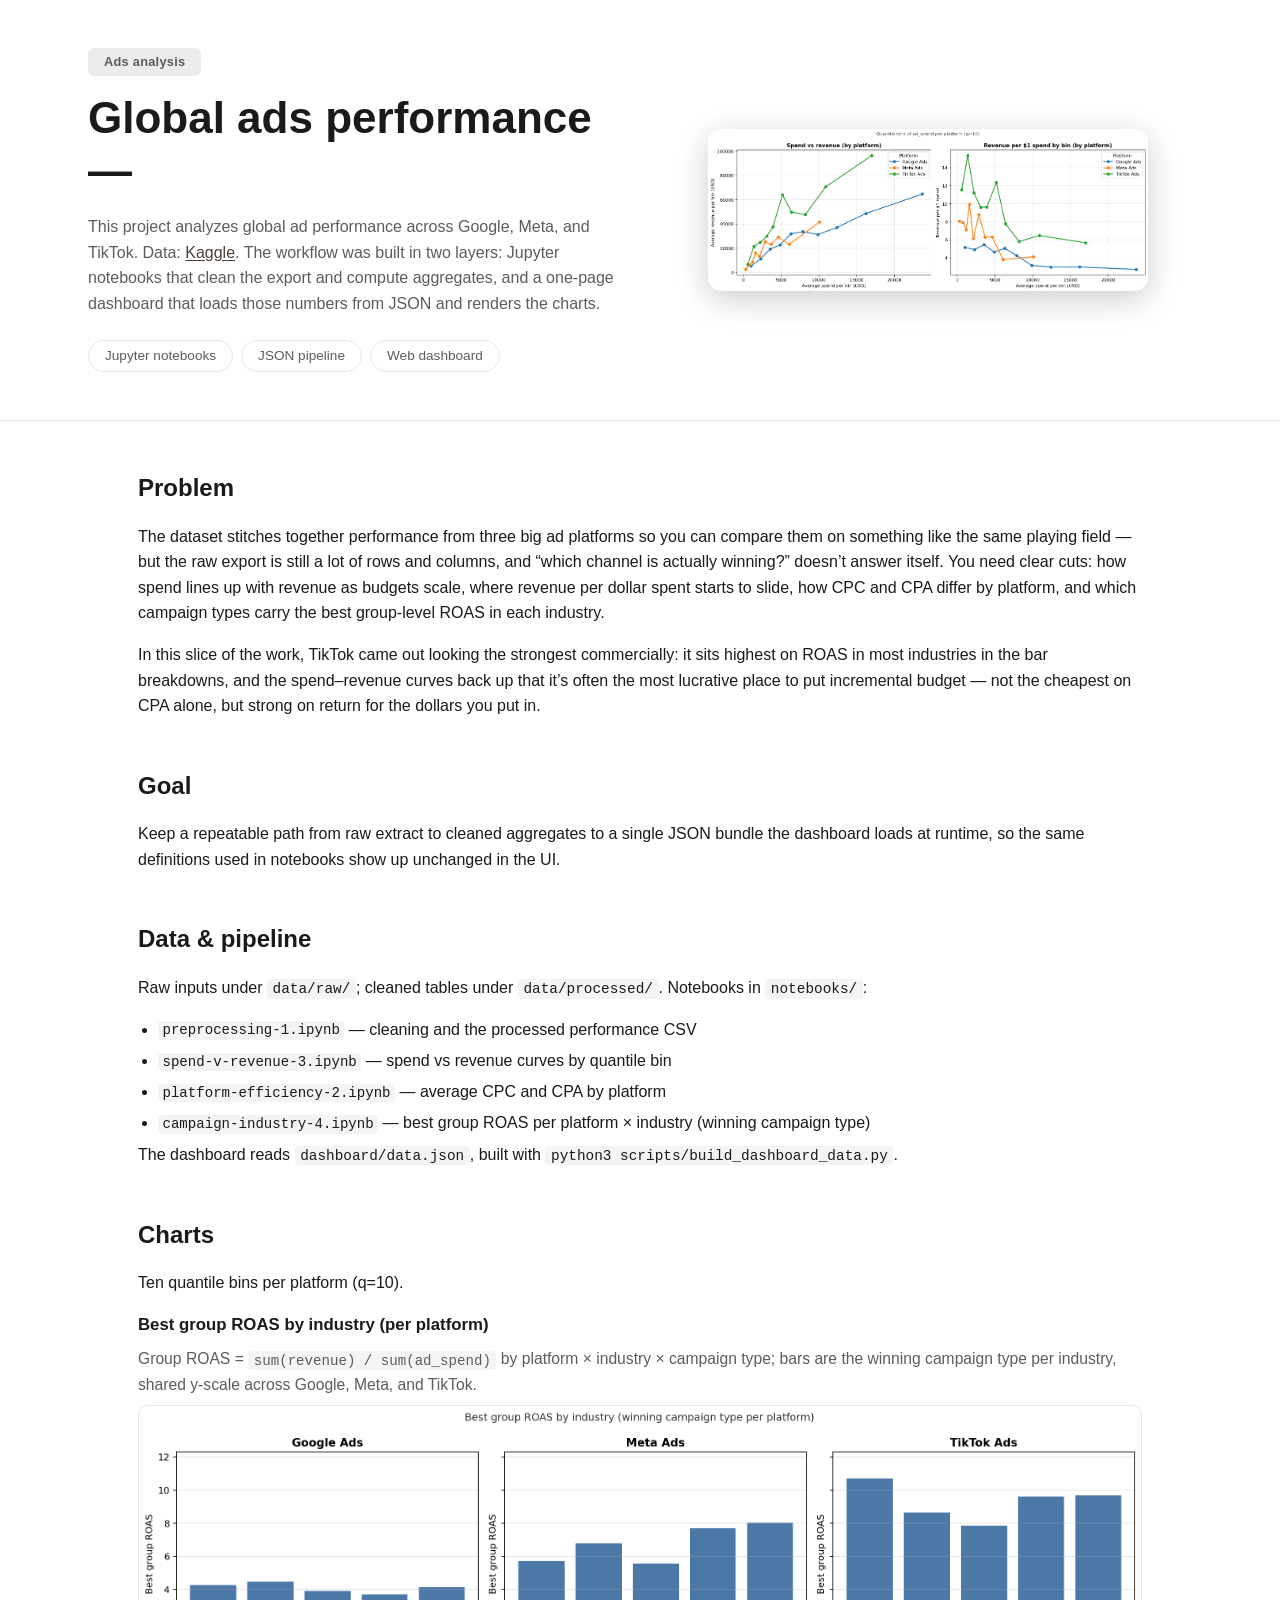
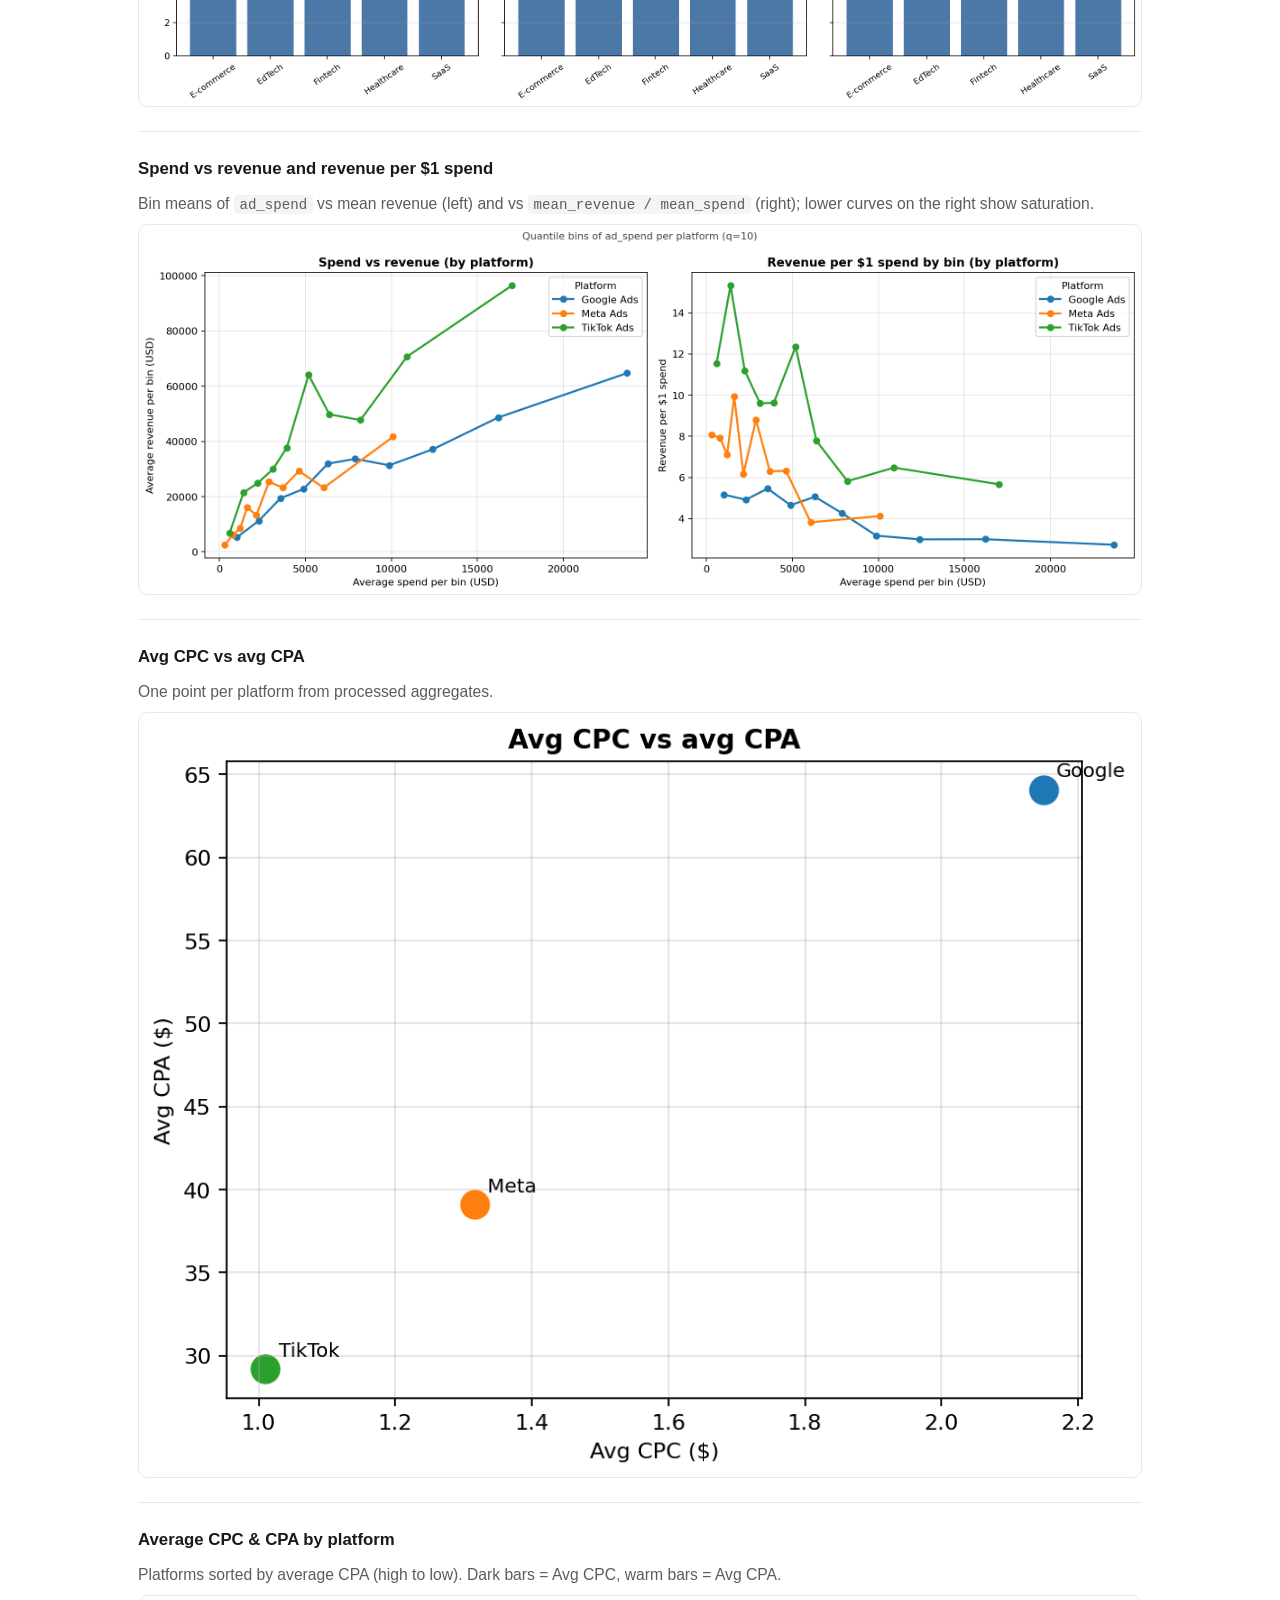
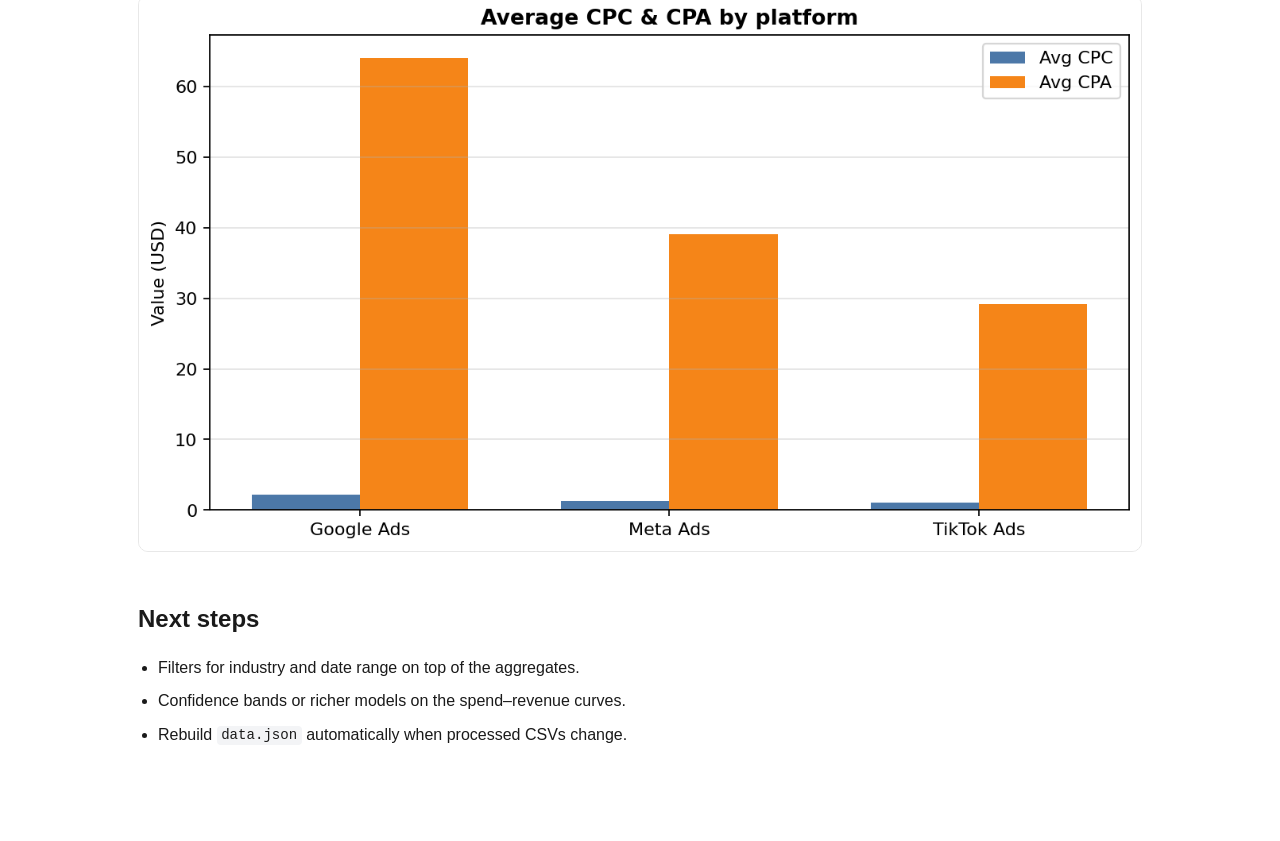
==== case-studies/ads-analysis/index.html @ c27e8e7c "Initial commit" ====
<!DOCTYPE html>
<html lang="en">
<head>
  <meta charset="UTF-8">
  <meta name="viewport" content="width=device-width, initial-scale=1.0">
  <title>Case Study — Global ads performance</title>
  <link rel="stylesheet" href="styles.css">
</head>
<body>
  <header class="hero">
    <div class="hero__inner">
      <div class="hero__content">
        <span class="hero__badge">Ads analysis</span>
        <h1 class="hero__title">
          <span class="hero__title-line">Global ads performance —</span>
        </h1>
        <p class="hero__description">
          This project analyzes global ad performance across Google, Meta, and TikTok.
          Data:
          <a class="hero__link" href="https://www.kaggle.com/datasets/nudratabbas/global-ads-performance-google-meta-tiktok" target="_blank" rel="noopener noreferrer">Kaggle</a>.
          The workflow was built in two
          layers: Jupyter notebooks that clean the export and compute aggregates, and a one-page dashboard that loads
          those numbers from JSON and renders the charts.
        </p>
        <div class="hero__tags">
          <span class="hero__tag">Jupyter notebooks</span>
          <span class="hero__tag">JSON pipeline</span>
          <span class="hero__tag">Web dashboard</span>
        </div>
      </div>
      <div class="hero__visual">
        <div class="hero__image-wrapper">
          <img src="assets/chart_spend_revenue_bins.png" width="1400" height="520" alt="Spend vs revenue and revenue per dollar by spend bin, by platform">
        </div>
      </div>
    </div>
  </header>

  <article class="case-study">

    <section class="case-study__section" id="problem">
      <h2 class="section__title">Problem</h2>
      <div class="section__content">
        <p>
          The dataset stitches together performance from three big ad platforms so you can compare them on something
          like the same playing field — but the raw export is still a lot of rows and columns, and “which channel is
          actually winning?” doesn’t answer itself. You need clear cuts: how spend lines up with revenue as budgets scale,
          where revenue per dollar spent starts to slide, how CPC and CPA differ by platform, and which campaign types
          carry the best group-level ROAS in each industry.
        </p>
        <p>
          In this slice of the work, TikTok came out looking the strongest commercially: it sits highest on ROAS in most
          industries in the bar breakdowns, and the spend–revenue curves back up that it’s often the most lucrative place
          to put incremental budget — not the cheapest on CPA alone, but strong on return for the dollars you put in.
        </p>
      </div>
    </section>

    <section class="case-study__section" id="goal">
      <h2 class="section__title">Goal</h2>
      <div class="section__content">
        <p>
          Keep a repeatable path from raw extract to cleaned aggregates to a single JSON bundle the dashboard loads at
          runtime, so the same definitions used in notebooks show up unchanged in the UI.
        </p>
      </div>
    </section>

    <section class="case-study__section" id="data-and-pipeline">
      <h2 class="section__title">Data &amp; pipeline</h2>
      <div class="section__content">
        <p>
          Raw inputs under <code>data/raw/</code>; cleaned tables under <code>data/processed/</code>. Notebooks in
          <code>notebooks/</code>:
        </p>
        <ul class="notebook-list">
          <li><code>preprocessing-1.ipynb</code> — cleaning and the processed performance CSV</li>
          <li><code>spend-v-revenue-3.ipynb</code> — spend vs revenue curves by quantile bin</li>
          <li><code>platform-efficiency-2.ipynb</code> — average CPC and CPA by platform</li>
          <li><code>campaign-industry-4.ipynb</code> — best group ROAS per platform × industry (winning campaign type)</li>
        </ul>
        <p>
          The dashboard reads <code>dashboard/data.json</code>, built with <code>python3 scripts/build_dashboard_data.py</code>.
        </p>
      </div>
    </section>

    <section class="case-study__section" id="charts">
      <h2 class="section__title">Charts</h2>
      <div class="section__content">
        <p>Ten quantile bins per platform (q=10).</p>

        <div class="chart-block">
          <h3>Best group ROAS by industry (per platform)</h3>
          <p>
            Group ROAS = <code>sum(revenue) / sum(ad_spend)</code> by platform × industry × campaign type; bars are the
            winning campaign type per industry, shared y-scale across Google, Meta, and TikTok.
          </p>
          <img src="assets/chart_roas_by_platform.png" width="1500" height="450" alt="Bar charts: best group ROAS by industry for Google, Meta, and TikTok">
        </div>

        <div class="chart-block">
          <h3>Spend vs revenue and revenue per $1 spend</h3>
          <p>
            Bin means of <code>ad_spend</code> vs mean revenue (left) and vs <code>mean_revenue / mean_spend</code> (right);
            lower curves on the right show saturation.
          </p>
          <img src="assets/chart_spend_revenue_bins.png" width="1400" height="520" alt="Line charts: spend vs revenue and revenue per dollar by bin for each platform">
        </div>

        <div class="chart-block">
          <h3>Avg CPC vs avg CPA</h3>
          <p>One point per platform from processed aggregates.</p>
          <img src="assets/chart_cpc_cpa_scatter.png" width="650" height="500" alt="Scatter of average CPC vs average CPA by platform">
        </div>

        <div class="chart-block">
          <h3>Average CPC &amp; CPA by platform</h3>
          <p>Platforms sorted by average CPA (high to low). Dark bars = Avg CPC, warm bars = Avg CPA.</p>
          <img src="assets/chart_cpc_cpa_bars.png" width="800" height="450" alt="Grouped bars: average CPC and CPA by platform">
        </div>
      </div>
    </section>

    <section class="case-study__section" id="next-steps">
      <h2 class="section__title">Next steps</h2>
      <div class="section__content">
        <ul class="next-steps-list">
          <li>Filters for industry and date range on top of the aggregates.</li>
          <li>Confidence bands or richer models on the spend–revenue curves.</li>
          <li>Rebuild <code>data.json</code> automatically when processed CSVs change.</li>
        </ul>
      </div>
    </section>

  </article>
</body>
</html>
---- case-studies/ads-analysis/styles.css ----
/* Case study — Global ads performance dashboard */

:root {
  --color-bg: #ffffff;
  --color-surface: #ffffff;
  --color-text: #1a1a1a;
  --color-text-muted: #5c5c5c;
  --color-accent: #1a1a1a;
  --color-accent-light: #f2f2f2;
  --color-border: #e8e8e8;
  --color-hero-bg: #ffffff;
  --color-hero-badge: #ececec;
  --color-hero-gradient: linear-gradient(180deg, #f5f5f5 0%, #ebebeb 100%);
  --font: -apple-system, BlinkMacSystemFont, "SF Pro Text", "Helvetica Neue", Helvetica, Arial, sans-serif;
  --space-xs: 0.25rem;
  --space-sm: 0.5rem;
  --space-md: 1rem;
  --space-lg: 1.5rem;
  --space-xl: 2rem;
  --space-2xl: 3rem;
  --radius-sm: 6px;
  --radius-md: 10px;
  --radius-lg: 14px;
}

*,
*::before,
*::after {
  box-sizing: border-box;
}

body {
  margin: 0;
  min-height: 100vh;
  font-family: var(--font);
  font-size: 1rem;
  line-height: 1.6;
  color: var(--color-text);
  background: var(--color-bg);
}

.hero {
  background: var(--color-hero-bg);
  color: var(--color-text);
  border-bottom: 1px solid var(--color-border);
}

.hero__inner {
  max-width: min(1200px, 95vw);
  margin: 0 auto;
  padding: clamp(var(--space-xl), 5vw, var(--space-2xl));
  display: grid;
  grid-template-columns: 1fr 1fr;
  gap: var(--space-2xl);
  align-items: center;
}

.hero__badge {
  display: inline-block;
  padding: var(--space-xs) var(--space-md);
  background: var(--color-hero-badge);
  color: var(--color-text-muted);
  border-radius: var(--radius-sm);
  font-size: 0.8rem;
  font-weight: 600;
  letter-spacing: 0.02em;
  margin-bottom: var(--space-md);
}

.hero__title {
  font-family: var(--font);
  font-size: clamp(1.75rem, 3.5vw, 2.75rem);
  font-weight: 600;
  line-height: 1.2;
  margin: 0 0 var(--space-md);
}

.hero__title-line {
  display: block;
}

.hero__description {
  font-size: 1rem;
  line-height: 1.6;
  color: var(--color-text-muted);
  margin: 0 0 var(--space-lg);
  max-width: min(40rem, 100%);
}

.hero__tags {
  display: flex;
  flex-wrap: wrap;
  gap: var(--space-sm);
}

.hero__tag {
  padding: var(--space-xs) var(--space-md);
  border: 1px solid var(--color-border);
  border-radius: 999px;
  font-size: 0.85rem;
  color: var(--color-text-muted);
}

.hero__description a.hero__link {
  color: #4a4038;
  font-weight: 500;
  text-decoration: underline;
  text-underline-offset: 0.15em;
}

.hero__description a.hero__link:hover {
  color: #2d2620;
}

.hero__visual {
  display: flex;
  justify-content: center;
  align-items: center;
}

.hero__image-wrapper {
  width: 100%;
  max-width: 440px;
  border-radius: var(--radius-lg);
  overflow: hidden;
  background: #fff;
  box-shadow: 0 8px 32px rgba(0, 0, 0, 0.2);
}

.hero__image-wrapper img {
  display: block;
  width: 100%;
  height: auto;
  vertical-align: middle;
}

.chart-block img {
  display: block;
  width: 100%;
  max-width: 100%;
  height: auto;
  margin-top: var(--space-sm);
  border-radius: var(--radius-md);
  border: 1px solid var(--color-border);
}

.case-study {
  max-width: min(1100px, 95vw);
  margin: 0 auto;
  padding: var(--space-2xl) clamp(var(--space-lg), 4vw, var(--space-2xl));
  background: var(--color-surface);
  border-radius: 0;
  box-shadow: none;
  margin-top: 0;
  position: relative;
  z-index: 1;
}

.case-study__section {
  margin-bottom: clamp(var(--space-xl), 4vw, var(--space-2xl));
}

.section__title {
  font-family: var(--font);
  font-size: clamp(1.2rem, 2.5vw, 1.5rem);
  font-weight: 600;
  margin: 0 0 var(--space-md);
  color: var(--color-accent);
}

.section__content {
  color: var(--color-text);
}

.section__content p {
  margin: 0 0 var(--space-md);
}

.section__content p:last-child {
  margin-bottom: 0;
}

.section__content code {
  font-family: ui-monospace, monospace;
  font-size: 0.9em;
  background: #f3f4f6;
  padding: 0.12rem 0.35rem;
  border-radius: 4px;
}

.next-steps-list code,
.notebook-list code {
  font-family: ui-monospace, monospace;
  font-size: 0.88em;
  background: #f3f4f6;
  padding: 0.08rem 0.28rem;
  border-radius: 4px;
}

.notebook-list {
  margin: 0.5rem 0 0;
  padding-left: 1.25rem;
}

.notebook-list li {
  margin-bottom: 0.35rem;
}

.chart-block {
  margin-bottom: var(--space-lg);
  padding-bottom: var(--space-lg);
  border-bottom: 1px solid var(--color-border);
}

.chart-block:last-child {
  margin-bottom: 0;
  padding-bottom: 0;
  border-bottom: none;
}

.chart-block h3 {
  font-size: 1.05rem;
  font-weight: 600;
  margin: 0 0 var(--space-sm);
  color: var(--color-text);
}

.chart-block p {
  margin: 0 0 var(--space-sm);
  color: var(--color-text-muted);
  font-size: 0.98rem;
}

.chart-block p:last-child {
  margin-bottom: 0;
}

.next-steps-list {
  margin: 0;
  padding-left: 1.25rem;
}

.next-steps-list li {
  margin-bottom: var(--space-sm);
}

.next-steps-list li:last-child {
  margin-bottom: 0;
}

@media (max-width: 900px) {
  .hero__inner {
    grid-template-columns: 1fr;
    text-align: center;
  }

  .hero__description {
    max-width: none;
    margin-left: auto;
    margin-right: auto;
  }

  .hero__tags {
    justify-content: center;
  }
}

@media (max-width: 600px) {
  .hero__inner {
    padding: var(--space-lg);
  }

  .case-study {
    padding: var(--space-lg);
    max-width: 100%;
    margin-left: 0;
    margin-right: 0;
    border-radius: 0;
  }
}
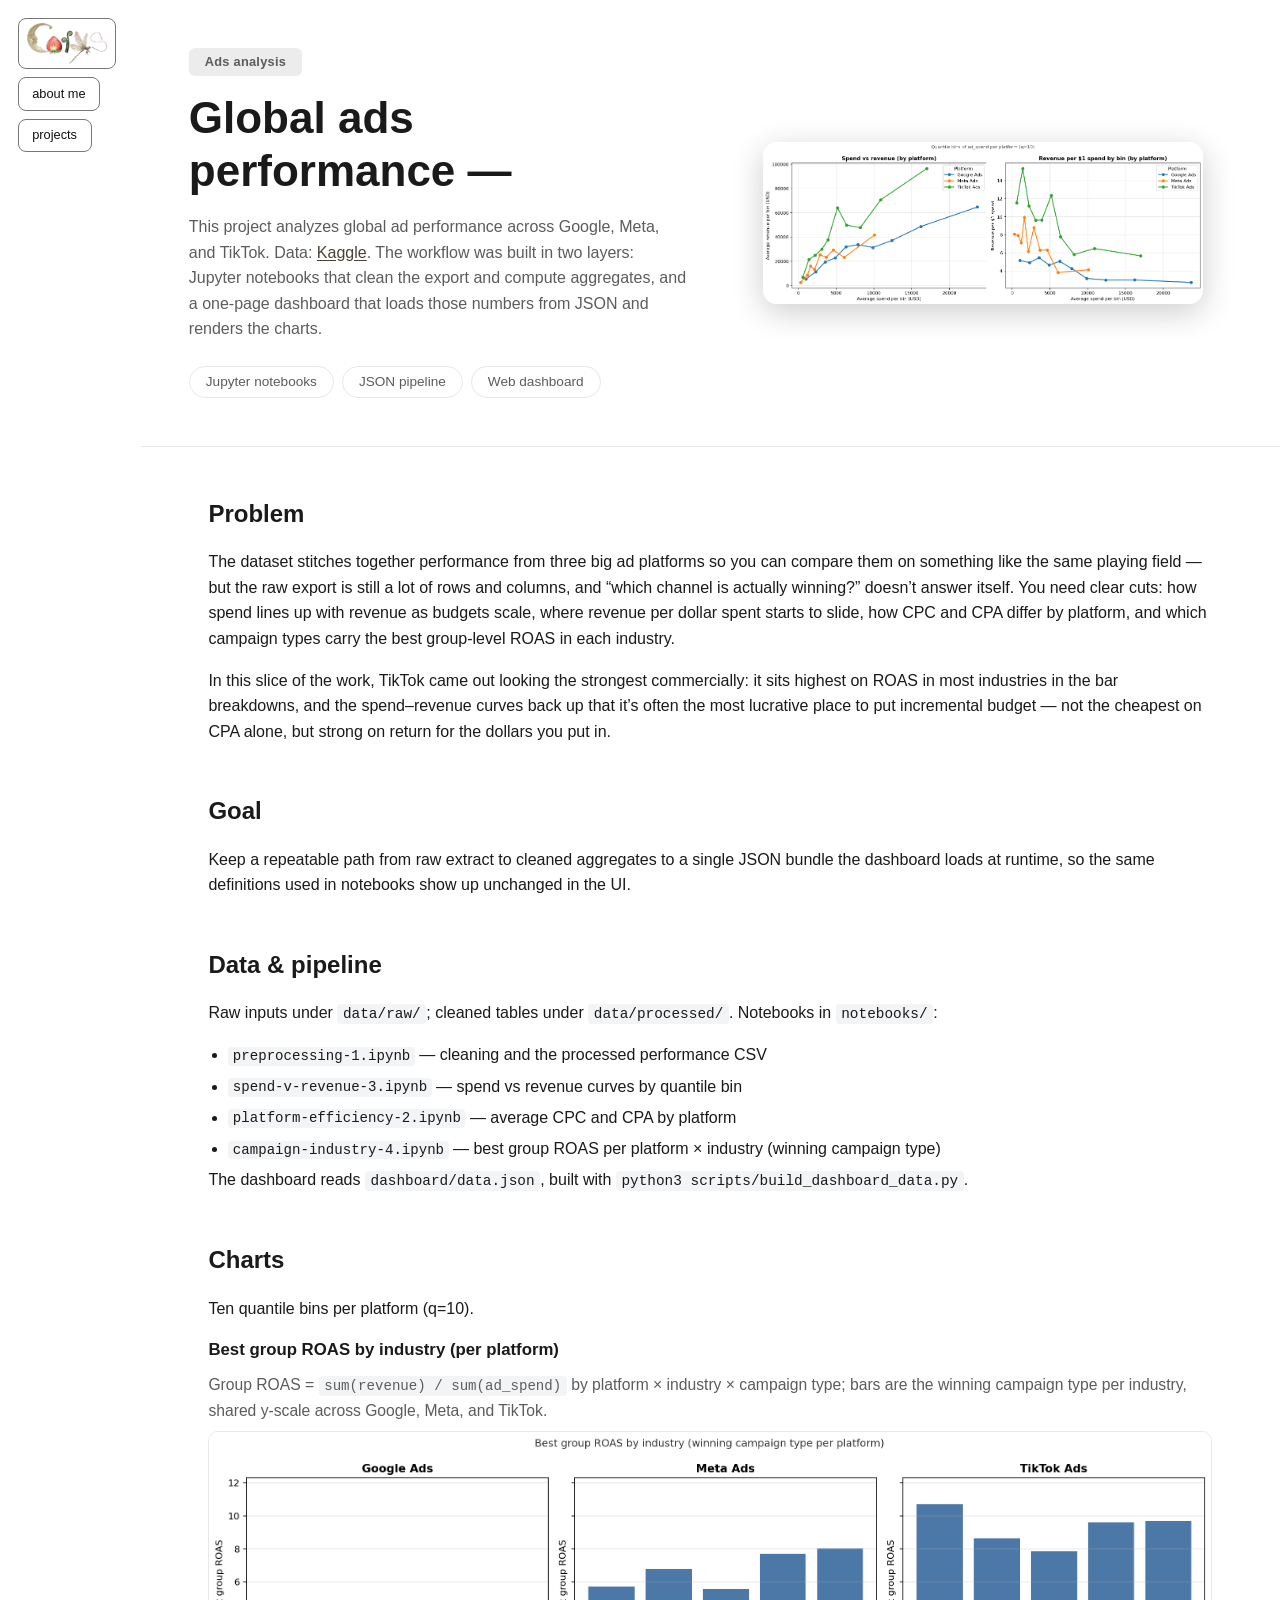
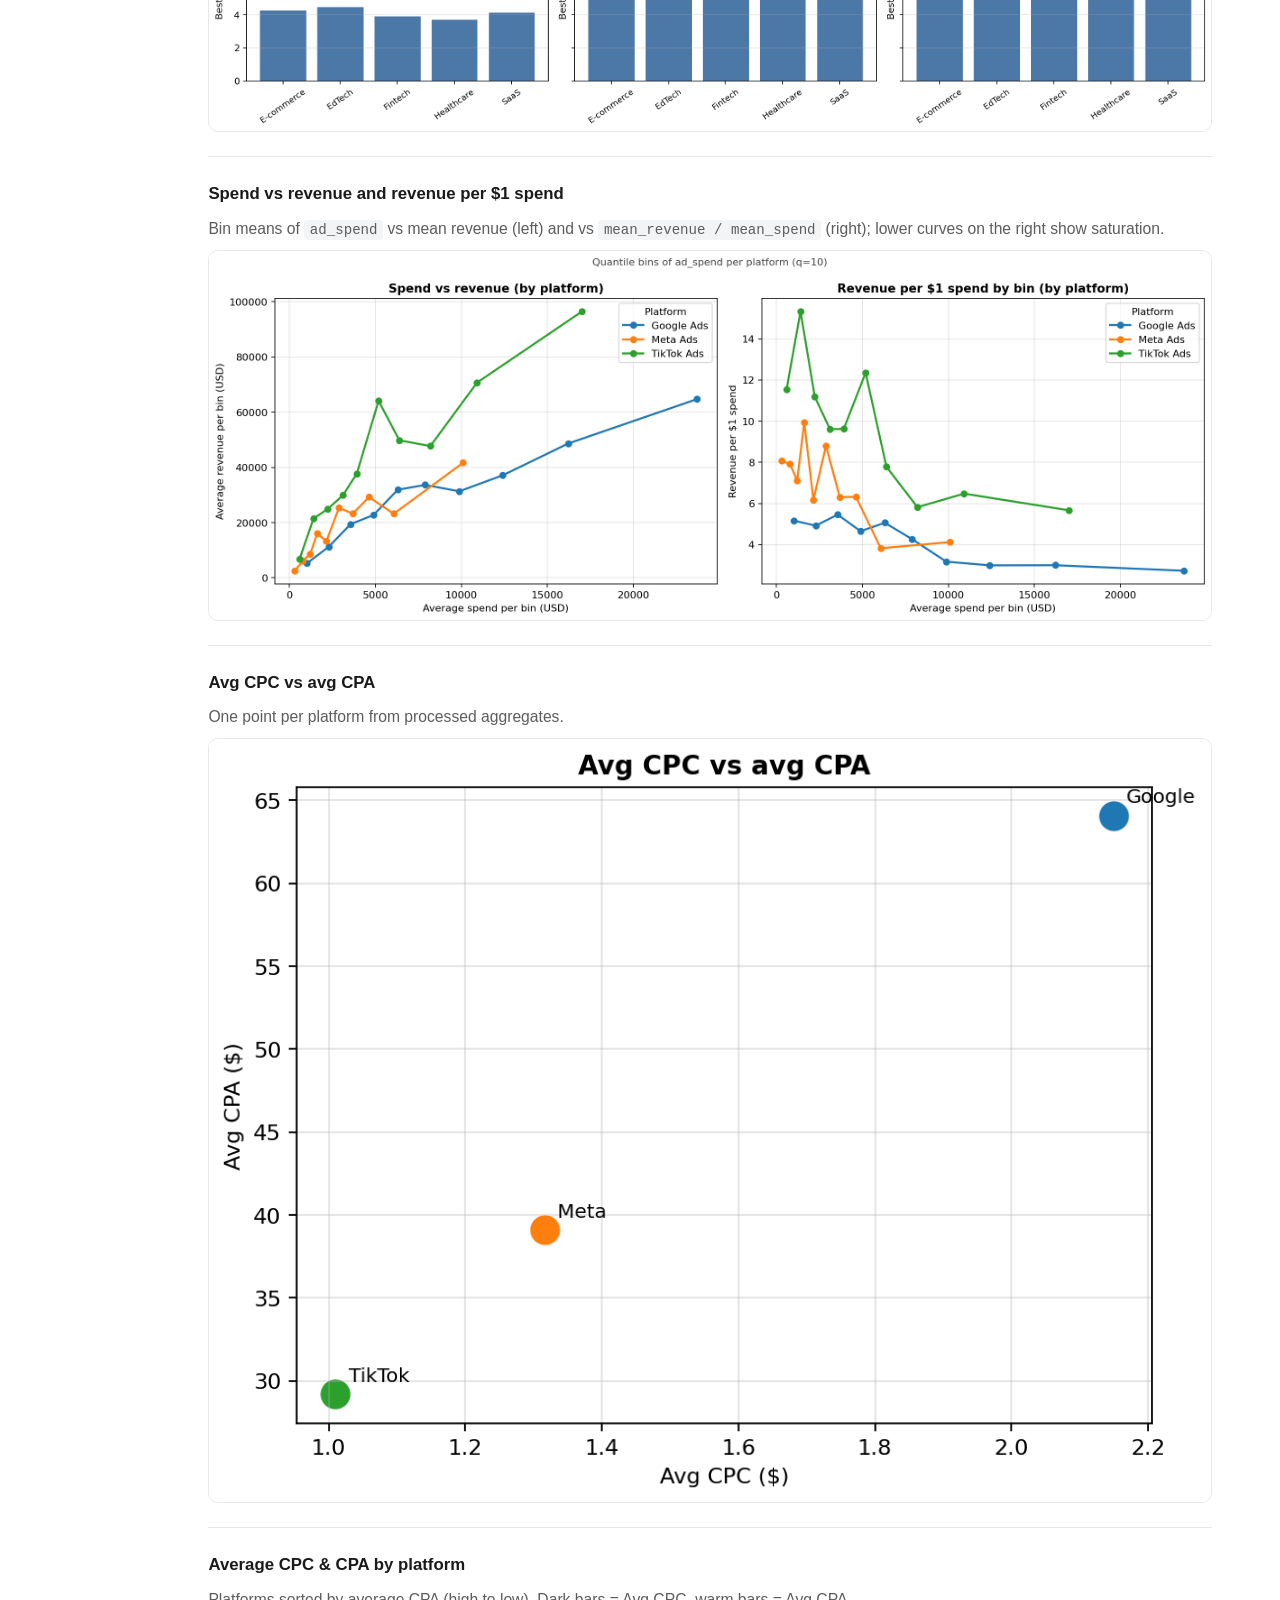
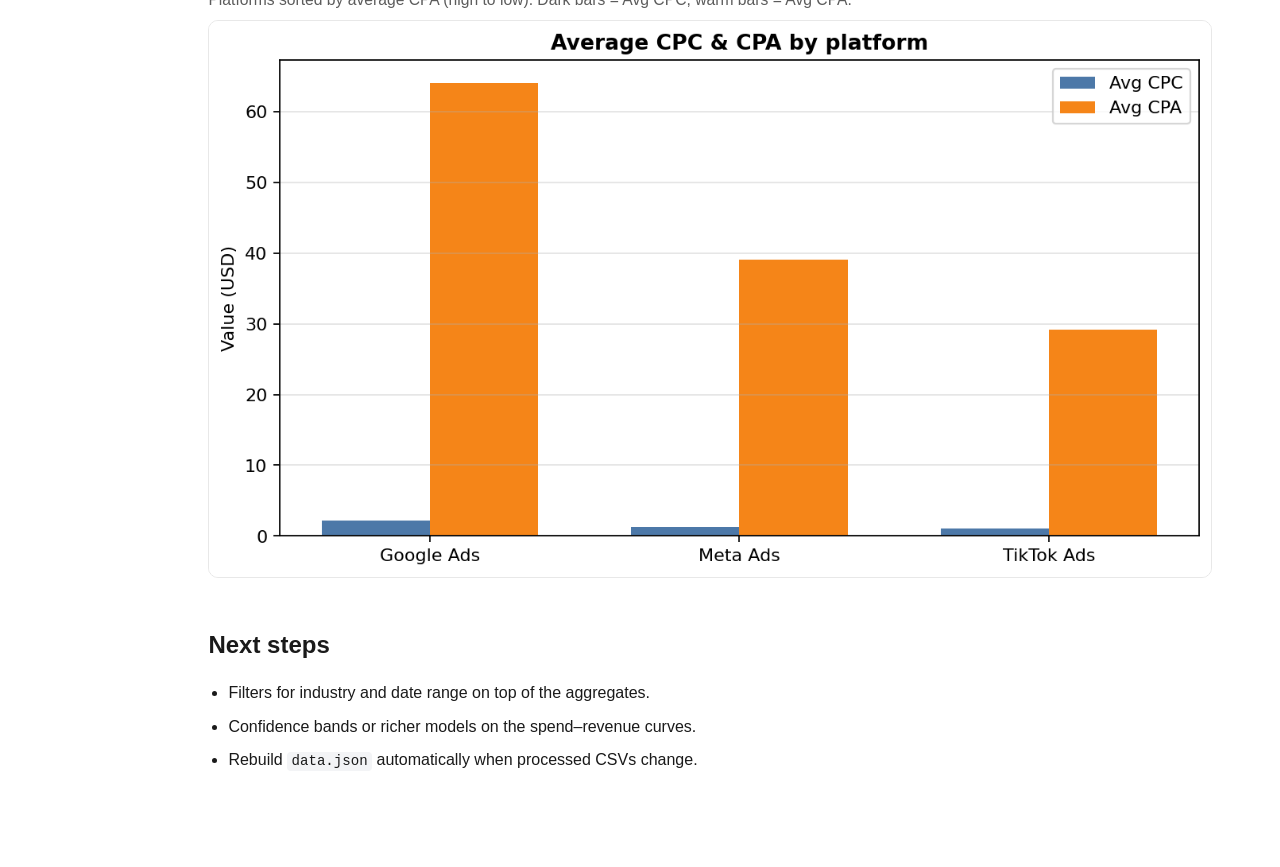
==== commit 9697be02: ":)" ====
--- a/case-studies/ads-analysis/index.html
+++ b/case-studies/ads-analysis/index.html
@@ -5,8 +5,17 @@
   <meta name="viewport" content="width=device-width, initial-scale=1.0">
   <title>Case Study — Global ads performance</title>
   <link rel="stylesheet" href="styles.css">
+  <link rel="stylesheet" href="../case-nav.css">
 </head>
 <body>
+  <nav class="case-sidebar-nav" aria-label="Portfolio navigation">
+    <a class="case-sidebar-nav__logo" href="../../index.html" aria-label="Return to portfolio home">
+      <img src="../../assets/name-logo.png" alt="Carys">
+    </a>
+    <a class="case-sidebar-nav__link" href="../../index.html#about-anchor">about me</a>
+    <a class="case-sidebar-nav__link" href="../../index.html#work-anchor">projects</a>
+  </nav>
+
   <header class="hero">
     <div class="hero__inner">
       <div class="hero__content">
--- a/case-studies/case-nav.css
+++ b/case-studies/case-nav.css
@@ -0,0 +1,62 @@
+.case-sidebar-nav {
+  position: fixed;
+  top: 1.1rem;
+  left: 1.1rem;
+  z-index: 50;
+  display: flex;
+  flex-direction: column;
+  align-items: flex-start;
+  gap: 0.5rem;
+}
+
+body {
+  padding-left: 8.8rem;
+}
+
+.case-sidebar-nav__logo {
+  display: inline-flex;
+  align-items: center;
+  justify-content: center;
+  border: 1px solid #777;
+  border-radius: 8px;
+  background: #fff;
+  padding: 0.25rem 0.5rem;
+  text-decoration: none;
+  line-height: 0;
+}
+
+.case-sidebar-nav__logo img {
+  display: block;
+  width: 5rem;
+  height: auto;
+}
+
+.case-sidebar-nav__link {
+  display: inline-flex;
+  align-items: center;
+  border: 1px solid #777;
+  border-radius: 8px;
+  background: #fff;
+  color: #111;
+  text-decoration: none;
+  text-transform: lowercase;
+  font-family: -apple-system, BlinkMacSystemFont, "SF Pro Text", "Helvetica Neue", Arial, sans-serif;
+  font-size: 0.8rem;
+  padding: 0.34rem 0.85rem;
+}
+
+@media (max-width: 900px) {
+  body {
+    padding-left: 0;
+    padding-top: 5.2rem;
+  }
+
+  .case-sidebar-nav {
+    top: 0.75rem;
+    left: 0.75rem;
+  }
+
+  .case-sidebar-nav__logo img {
+    width: 4.2rem;
+  }
+}
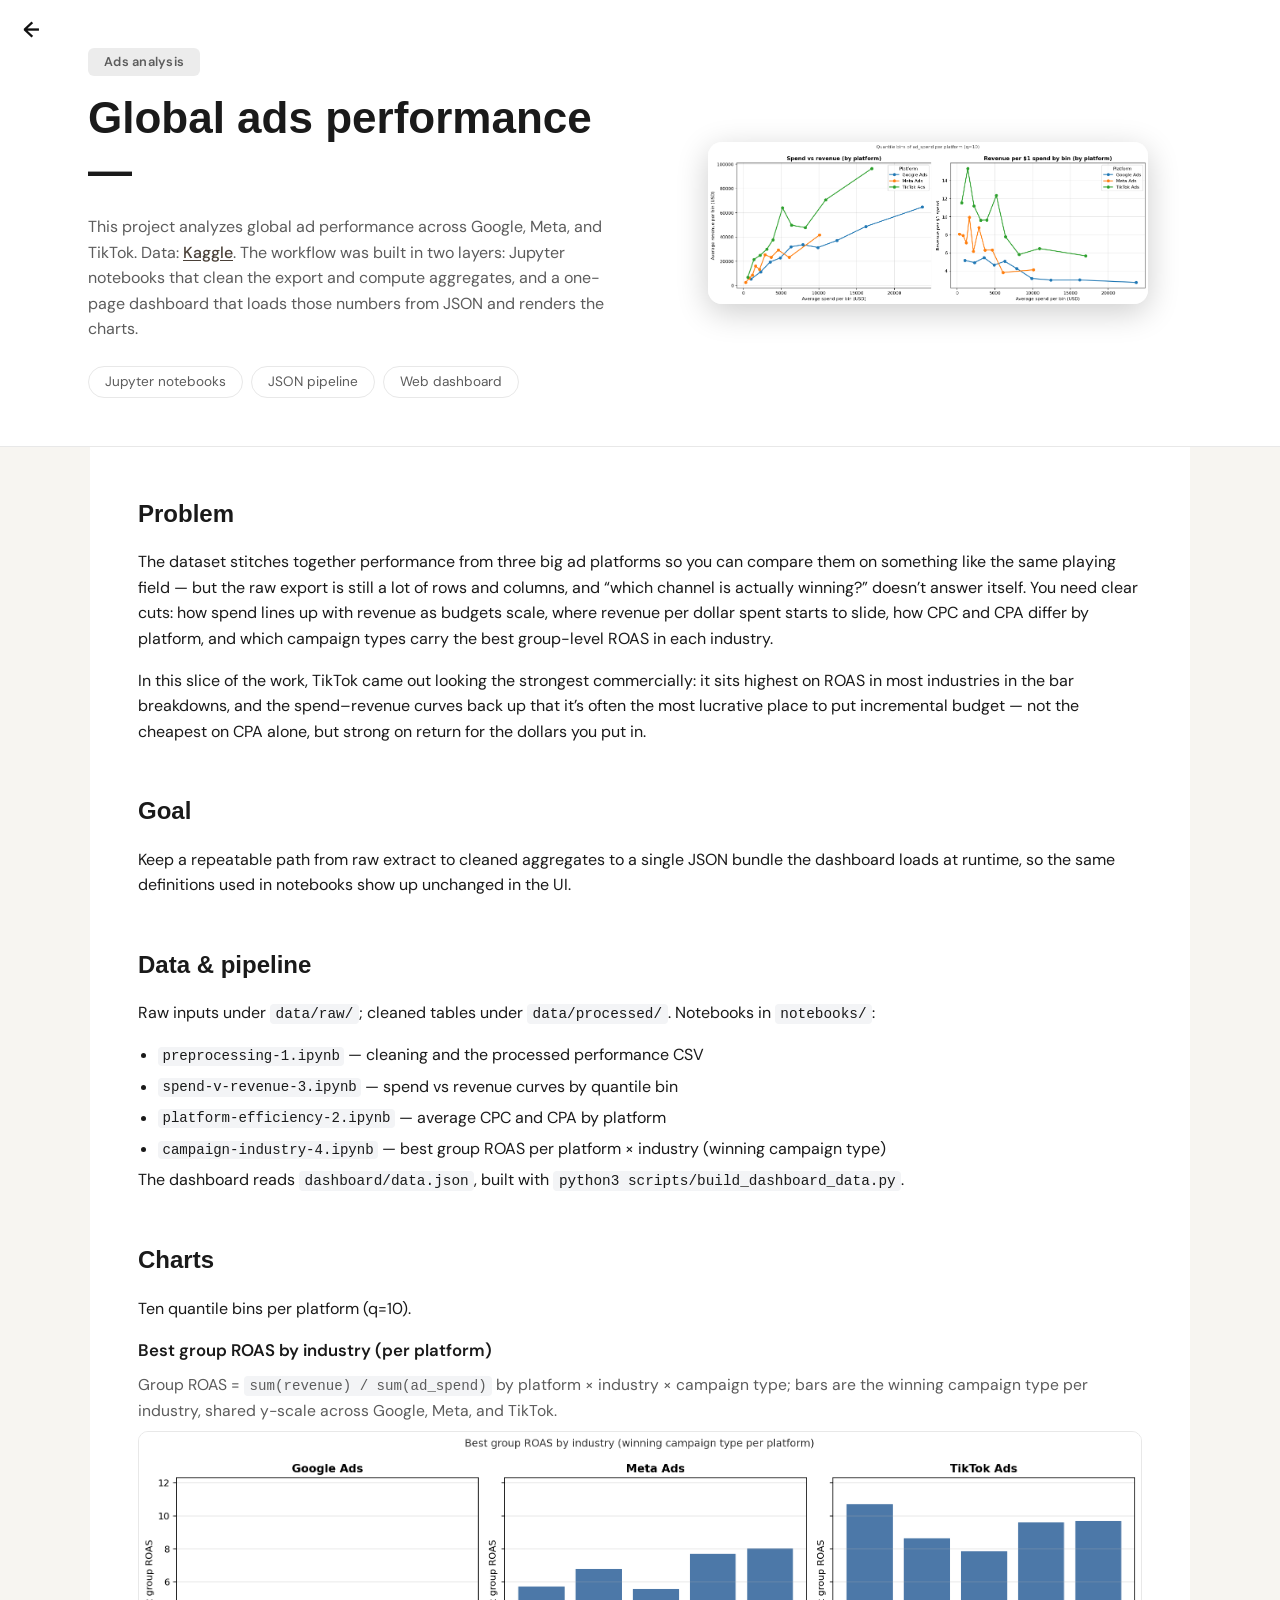
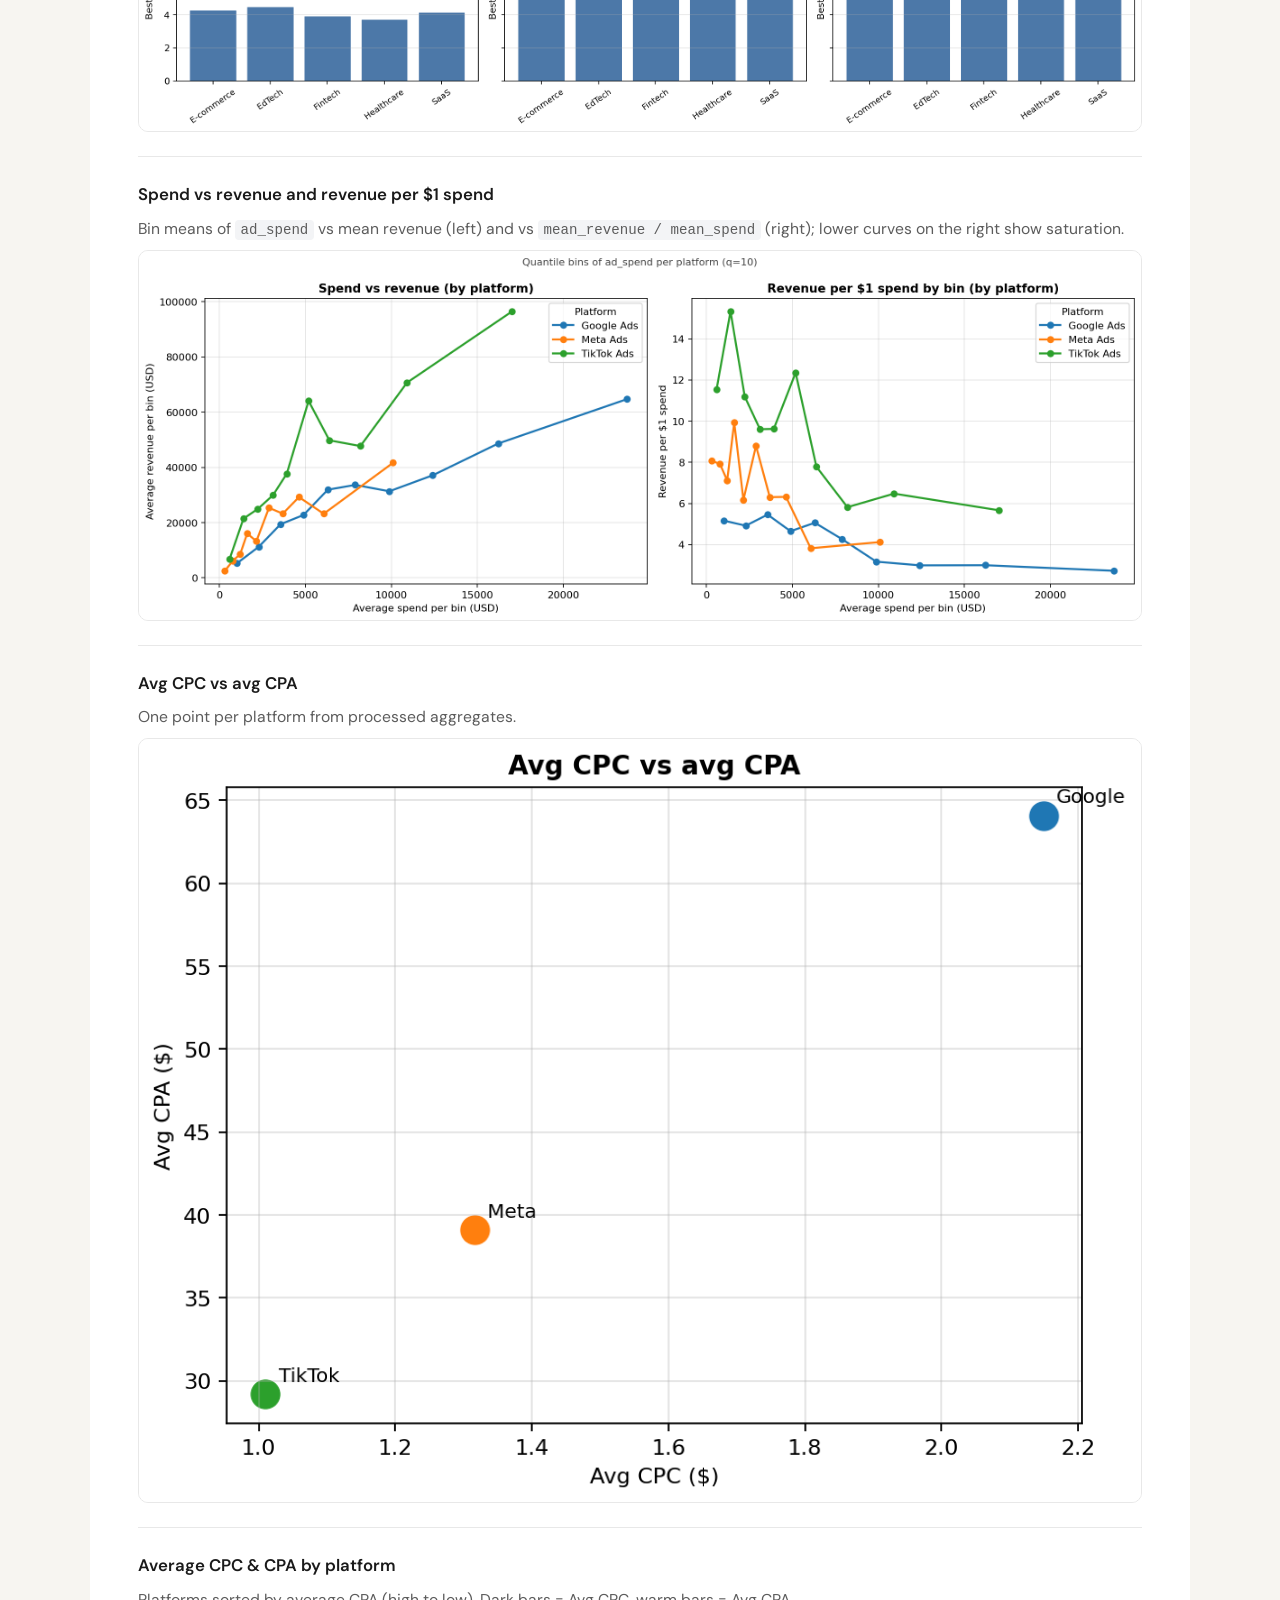
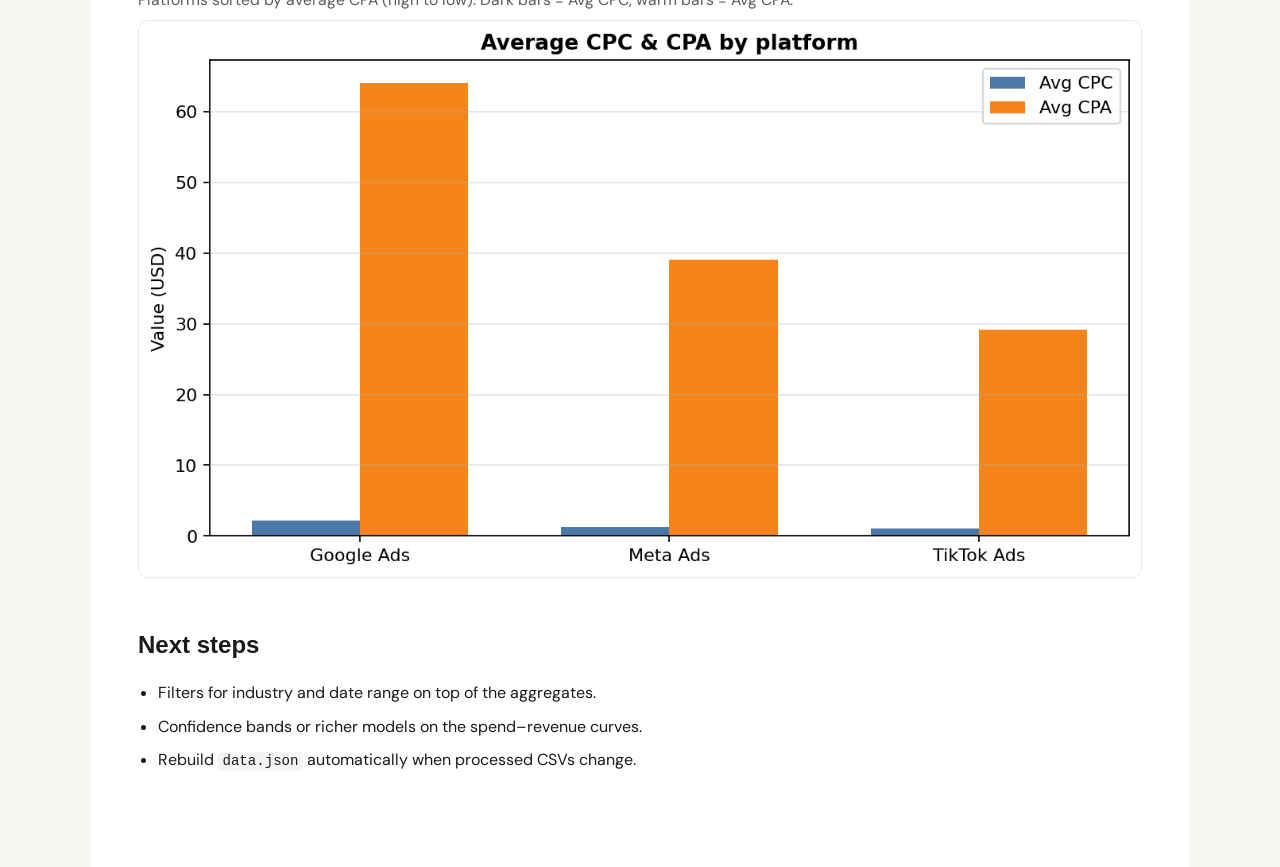
==== commit 41bfa508: "added react component" ====
--- a/case-studies/ads-analysis/index.html
+++ b/case-studies/ads-analysis/index.html
@@ -8,13 +8,7 @@
   <link rel="stylesheet" href="../case-nav.css">
 </head>
 <body>
-  <nav class="case-sidebar-nav" aria-label="Portfolio navigation">
-    <a class="case-sidebar-nav__logo" href="../../index.html" aria-label="Return to portfolio home">
-      <img src="../../assets/name-logo.png" alt="Carys">
-    </a>
-    <a class="case-sidebar-nav__link" href="../../index.html#about-anchor">about me</a>
-    <a class="case-sidebar-nav__link" href="../../index.html#work-anchor">projects</a>
-  </nav>
+  <a class="case-back-button" href="../../index.html#work-anchor" aria-label="Back to portfolio">←</a>
 
   <header class="hero">
     <div class="hero__inner">
--- a/case-studies/case-nav.css
+++ b/case-studies/case-nav.css
@@ -1,62 +1,33 @@
-.case-sidebar-nav {
-  position: fixed;
-  top: 1.1rem;
-  left: 1.1rem;
-  z-index: 50;
-  display: flex;
-  flex-direction: column;
-  align-items: flex-start;
-  gap: 0.5rem;
+@import url("https://fonts.googleapis.com/css2?family=DM+Sans:wght@400;500;600;700&display=swap");
+
+body {
+  background: #f7f5f1;
+  font-family: "DM Sans", -apple-system, BlinkMacSystemFont, "Helvetica Neue", Arial, sans-serif;
 }
 
-body {
-  padding-left: 8.8rem;
-}
-
-.case-sidebar-nav__logo {
+.case-back-button {
+  position: fixed;
+  top: 0.95rem;
+  left: 0.95rem;
+  z-index: 120;
   display: inline-flex;
   align-items: center;
   justify-content: center;
-  border: 1px solid #777;
-  border-radius: 8px;
-  background: #fff;
-  padding: 0.25rem 0.5rem;
+  width: 2rem;
+  height: 2rem;
+  color: #111111;
   text-decoration: none;
-  line-height: 0;
-}
-
-.case-sidebar-nav__logo img {
-  display: block;
-  width: 5rem;
-  height: auto;
-}
-
-.case-sidebar-nav__link {
-  display: inline-flex;
-  align-items: center;
-  border: 1px solid #777;
-  border-radius: 8px;
-  background: #fff;
-  color: #111;
-  text-decoration: none;
-  text-transform: lowercase;
-  font-family: -apple-system, BlinkMacSystemFont, "SF Pro Text", "Helvetica Neue", Arial, sans-serif;
-  font-size: 0.8rem;
-  padding: 0.34rem 0.85rem;
+  font-size: 1.35rem;
+  font-weight: 600;
+  line-height: 1;
 }
 
 @media (max-width: 900px) {
-  body {
-    padding-left: 0;
-    padding-top: 5.2rem;
-  }
-
-  .case-sidebar-nav {
-    top: 0.75rem;
-    left: 0.75rem;
-  }
-
-  .case-sidebar-nav__logo img {
-    width: 4.2rem;
+  .case-back-button {
+    top: 0.7rem;
+    left: 0.7rem;
+    width: 1.8rem;
+    height: 1.8rem;
+    font-size: 1.2rem;
   }
 }
